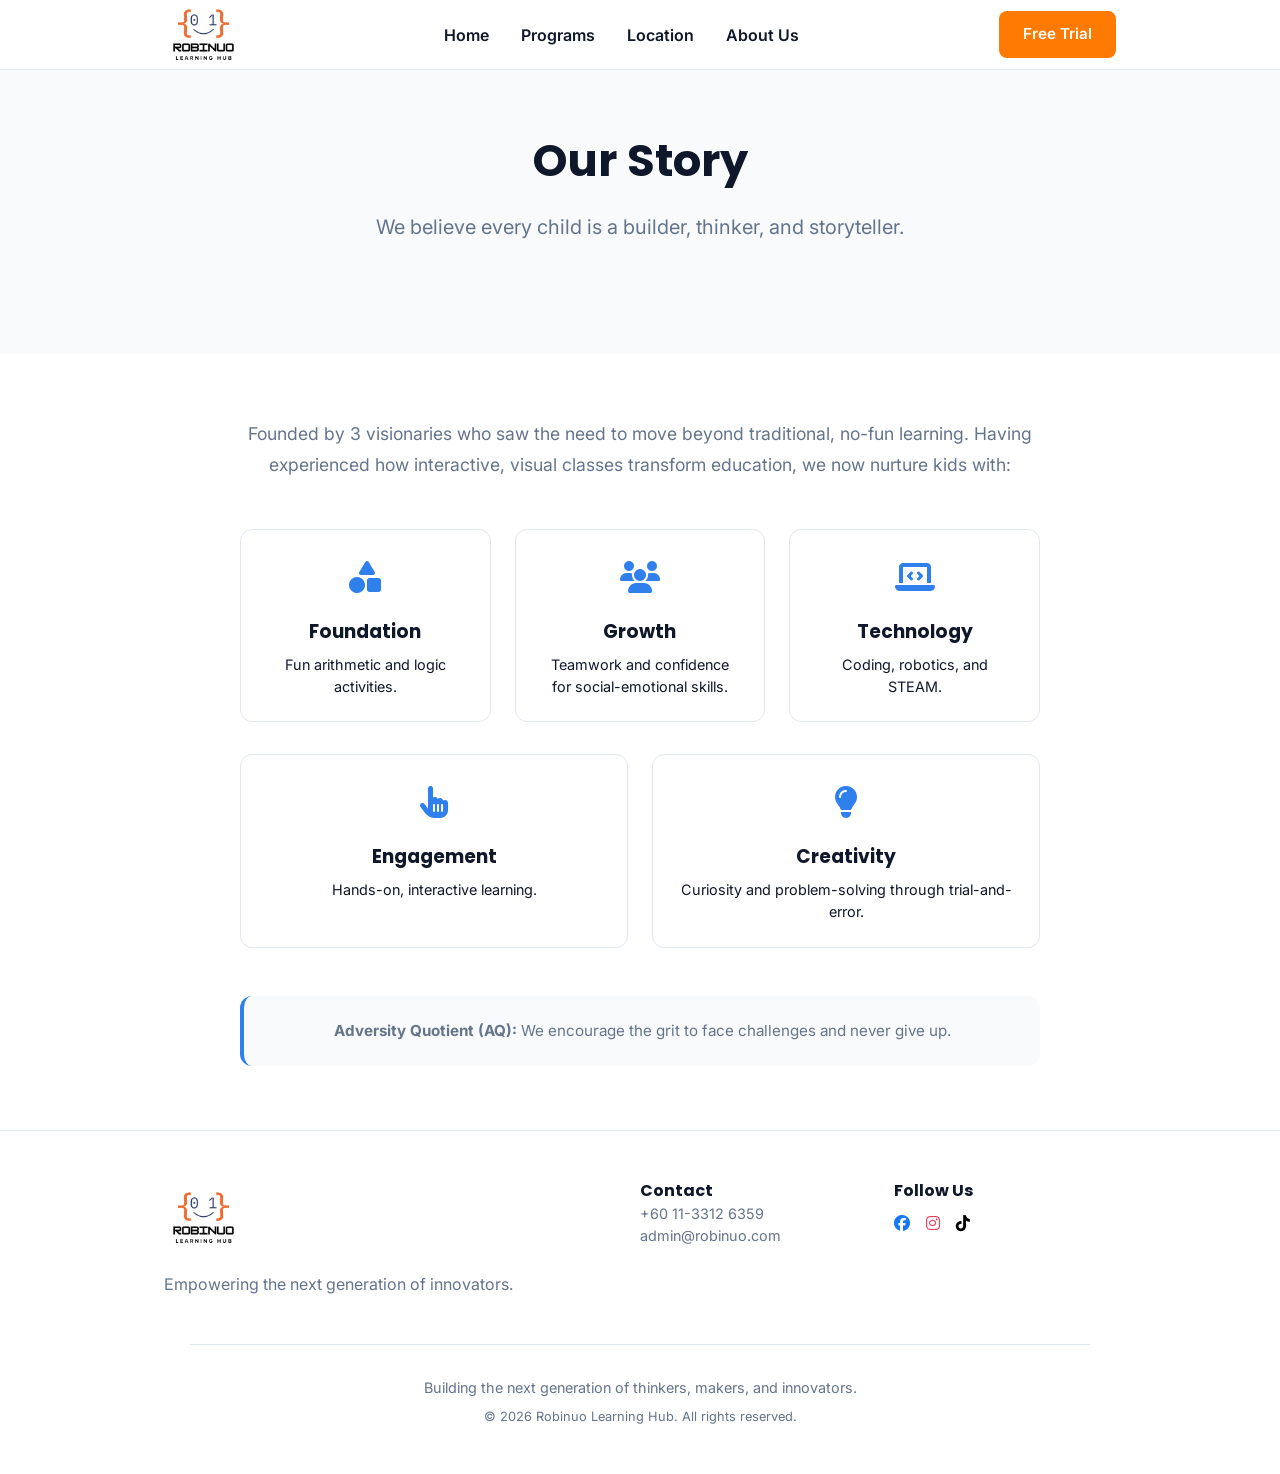
==== about.html @ 52a6045e "feat: make footer copyright year update automatically Wrap the year in .current-year and set it via " ====
<!DOCTYPE html>
<html lang="en">
<head>
    <meta charset="UTF-8">
    <meta name="viewport" content="width=device-width, initial-scale=1.0">
    <title>About Us | Robinuo Robotics</title>
    <meta name="description" content="Learn about Robinuo Robotics Learning Hub's mission to empower every child as a builder and thinker through interactive robotics and coding education in Puchong.">
    <link rel="preconnect" href="https://fonts.googleapis.com">
    <link rel="preconnect" href="https://fonts.gstatic.com" crossorigin>
    <link href="https://fonts.googleapis.com/css2?family=Inter:wght@400;500;600;700&family=Poppins:wght@600;700&display=swap" rel="stylesheet">
    <link rel="stylesheet" href="style.css">
    <link rel="stylesheet" href="https://cdnjs.cloudflare.com/ajax/libs/font-awesome/6.4.0/css/all.min.css">
</head>
<body>
    <nav class="navbar">
        <div class="container">
            <a href="index.html" class="logo">
                <img src="images/logo.png" alt="Robinuo Logo">
            </a>
            <ul class="nav-links">
                <li><a href="index.html">Home</a></li>
                <li><a href="index.html#programs">Programs</a></li>
                <li><a href="index.html#location">Location</a></li>
                <li><a href="about.html" class="active">About Us</a></li>
            </ul>
            <a href="https://wa.me/601133126359?text=I%20would%20like%20to%20sign%20up%20for%20a%20free%20trial%20class" class="btn btn-primary">Free Trial</a>
        </div>
    </nav>

    <header class="hero" style="background-color: var(--bg-subtle); padding: 4rem 0;">
        <div class="container" style="text-align: center;">
            <div class="section-header">
                <h1 class="hero-title" style="margin-bottom: 1.5rem;">Our Story</h1>
                <p class="hero-subtitle" style="max-width: 800px; margin: 0 auto; font-size: 1.25rem;">
                    We believe every child is a builder, thinker, and storyteller.
                </p>
            </div>
        </div>
    </header>

    <section id="story" style="padding: 4rem 0;">
        <div class="container">
            <div style="max-width: 800px; margin: 0 auto; text-align: center;">
                <p style="font-size: 1.1rem; color: var(--text-muted); line-height: 1.8; margin-bottom: 3rem;">
                    Founded by 3 visionaries who saw the need to move beyond traditional, no-fun learning. Having experienced how interactive, visual classes transform education, we now nurture kids with:
                </p>

                <div class="grid-3" style="margin-bottom: 2rem;">
                    <div class="card" style="padding: 1.5rem;">
                        <div class="card-icon"><i class="fas fa-shapes"></i></div>
                        <h3>Foundation</h3>
                        <p style="font-size: 0.9rem;">Fun arithmetic and logic activities.</p>
                    </div>
                    <div class="card" style="padding: 1.5rem;">
                        <div class="card-icon"><i class="fas fa-users"></i></div>
                        <h3>Growth</h3>
                        <p style="font-size: 0.9rem;">Teamwork and confidence for social-emotional skills.</p>
                    </div>
                    <div class="card" style="padding: 1.5rem;">
                        <div class="card-icon"><i class="fas fa-laptop-code"></i></div>
                        <h3>Technology</h3>
                        <p style="font-size: 0.9rem;">Coding, robotics, and STEAM.</p>
                    </div>
                </div>

                <div class="grid-3" style="display: flex; justify-content: center; gap: 1.5rem; flex-wrap: wrap;">
                    <div class="card" style="padding: 1.5rem; flex: 1; min-width: 250px;">
                        <div class="card-icon"><i class="fas fa-hand-pointer"></i></div>
                        <h3>Engagement</h3>
                        <p style="font-size: 0.9rem;">Hands-on, interactive learning.</p>
                    </div>
                    <div class="card" style="padding: 1.5rem; flex: 1; min-width: 250px;">
                        <div class="card-icon"><i class="fas fa-lightbulb"></i></div>
                        <h3>Creativity</h3>
                        <p style="font-size: 0.9rem;">Curiosity and problem-solving through trial-and-error.</p>
                    </div>
                </div>

                <div class="aq-callout">
                    <p><strong>Adversity Quotient (AQ):</strong> We encourage the grit to face challenges and never give up.</p>
                </div>
            </div>
        </div>
    </section>

    <footer class="footer">
        <div class="container footer-grid">
            <div>
                <a href="index.html" class="logo">
                    <img src="images/logo.png" alt="Robinuo Logo">
                </a>
                <p style="margin-top: 1rem; color: var(--text-muted);">Empowering the next generation of innovators.</p>
            </div>
            <div>
                <h4>Contact</h4>
                <p style="color: var(--text-muted); font-size: 0.9rem;">+60 11-3312 6359</p>
                <p style="color: var(--text-muted); font-size: 0.9rem;">admin@robinuo.com</p>
            </div>
            <div>
                <h4>Follow Us</h4>
                <div style="display: flex; gap: 1rem; margin-top: 0.5rem;">
                    <a href="https://www.facebook.com/p/Robinuo-Learning-Hub-61576348565523/" class="text-blue" target="_blank"><i class="fab fa-facebook"></i></a>
                    <a href="https://www.instagram.com/robinuokids?igsh=Z3NlZzNkN3hyNHJi" class="text-blue" target="_blank"><i class="fab fa-instagram"></i></a>
                    <a href="https://www.tiktok.com/@robinuokids?_r=1&_t=ZS-96NeDbq8sq5" class="text-blue" target="_blank"><i class="fab fa-tiktok"></i></a>
                </div>
            </div>
        </div>
        <div class="container footer-bottom" style="margin-top: 3rem; text-align: center;">
            <div style="width: 100%; max-width: 900px; height: 1px; background: var(--border-color); margin: 0 auto 2rem;"></div>
            <p style="color: var(--text-muted); font-size: 0.9rem;">Building the next generation of thinkers, makers, and innovators.</p>
            <p style="color: var(--text-muted); font-size: 0.8rem; margin-top: 0.5rem;">&copy; <span class="current-year">2024</span> Robinuo Learning Hub. All rights reserved.</p>
        </div>
    </footer>
    <script>
        document.querySelectorAll('.current-year').forEach(function (el) {
            el.textContent = new Date().getFullYear();
        });
    </script>
</body>
</html>
---- style.css ----
:root {
    --bg-color: #FFFFFF;
    --bg-subtle: #F8FAFC;
    --primary: #2F80ED;
    --accent: #FF7A00;
    --text-main: #0F172A;
    --text-muted: #64748B;
    --white: #FFFFFF;
    --border-color: #E2E8F0;
    --radius: 12px;
    --nav-height: 70px;
    --transition: all 0.3s ease;
}

* {
    margin: 0;
    padding: 0;
    box-sizing: border-box;
}

html {
    scroll-behavior: smooth;
}

body {
    font-family: 'Inter', sans-serif;
    background-color: var(--bg-color);
    color: var(--text-main);
    line-height: 1.5;
    overflow-x: hidden;
}

h1, h2, h3, h4, .logo {
    font-family: 'Poppins', sans-serif;
    font-weight: 700;
}

.container {
    max-width: 1000px;
    margin: 0 auto;
    padding: 0 1.5rem;
}

/* Utilities */
.text-blue { color: var(--primary); }
.text-orange { color: var(--accent); }

.btn {
    display: inline-flex;
    align-items: center;
    gap: 8px;
    padding: 0.75rem 1.5rem;
    border-radius: 8px;
    font-weight: 600;
    text-decoration: none;
    transition: var(--transition);
    cursor: pointer;
    border: none;
    font-size: 0.95rem;
}

.btn-primary {
    background-color: var(--accent);
    color: var(--white);
}

.btn-primary:hover {
    background-color: #E66E00;
    transform: translateY(-2px);
}

.btn-outline {
    border: 2px solid var(--primary);
    color: var(--primary);
}

.btn-outline:hover {
    background-color: var(--primary);
    color: var(--white);
}

/* Navbar */
.navbar {
    height: var(--nav-height);
    position: sticky;
    top: 0;
    background: white;
    border-bottom: 1px solid var(--border-color);
    z-index: 1000;
}

.navbar .container {
    display: flex;
    justify-content: space-between;
    align-items: center;
    height: 100%;
}

.logo {
    display: flex;
    align-items: center;
    text-decoration: none;
}

.logo img {
    width: 79px; /* ~7% smaller than 85px */
    height: auto;
    display: block;
    margin-top: -2px;
}

.footer .logo img {
    width: 79px;
}

.nav-links {
    display: flex;
    list-style: none;
    gap: 2rem; /* ~32px */
    align-items: center;
}

.nav-links a {
    color: var(--text-main);
    text-decoration: none;
    font-weight: 600;
    font-size: 1rem;
    transition: var(--transition);
}

.nav-links a:hover, .text-blue:hover {
    color: var(--accent);
}

.fa-facebook { color: #1877F2; }
.fa-instagram { color: #E4405F; }
.fa-tiktok { color: #000000; }

.tech-stack img {
    filter: grayscale(100%);
    opacity: 0.6;
    transition: all 0.3s ease;
}

.tech-stack img:hover {
    filter: grayscale(0%);
    opacity: 1;
    transform: scale(1.1);
}

/* Hero Section */
.hero {
    padding: 4rem 0;
    background-color: var(--bg-subtle);
}

.hero-grid {
    display: grid;
    grid-template-columns: 1fr 1fr;
    gap: 3rem;
    align-items: center;
}

.hero-title {
    font-size: 2.8rem;
    line-height: 1.2;
    margin-bottom: 1rem;
}

.hero-subtitle {
    font-size: 1.1rem;
    color: var(--text-muted);
    margin-bottom: 2rem;
}

.hero-btns {
    display: flex;
    gap: 1rem;
}

.image-box {
    border-radius: var(--radius);
    overflow: hidden;
    box-shadow: 0 4px 20px rgba(0,0,0,0.08);
}

.image-box img {
    width: 100%;
    height: auto;
    display: block;
}

/* Map embed: force block so it fills the container and drops the inline baseline gap */
.image-box iframe {
    display: block;
    width: 100%;
    height: 320px;
    border: 0;
}

/* Sections */
section {
    padding: 4rem 0;
}

.section-header {
    text-align: center;
    margin-bottom: 3rem;
}

.section-title {
    font-size: 2.2rem;
    margin-bottom: 0.5rem;
}

.section-subtitle {
    color: var(--text-muted);
}

/* Grid Layouts */
.grid-3 {
    display: grid;
    grid-template-columns: repeat(3, 1fr);
    gap: 1.5rem;
}

.card {
    padding: 2rem;
    border-radius: var(--radius);
    border: 1px solid var(--border-color);
    transition: var(--transition);
    display: flex;
    flex-direction: column;
}

.card:hover {
    border-color: var(--primary);
    box-shadow: 0 4px 15px rgba(0,0,0,0.05);
}

.card-icon {
    font-size: 2rem;
    color: var(--primary);
    margin-bottom: 1rem;
}

/* Brand logos (Scratch, Arduino) sized to match the icon scale */
.card-icon .brand-logo {
    width: 2rem;
    height: 2rem;
    object-fit: contain;
    display: block;
    margin: 0 auto;
}

.card h3 {
    margin-bottom: 0.5rem;
}

.card .tag {
    font-size: 0.8rem;
    color: var(--primary);
    background: #EBF4FF;
    padding: 2px 10px;
    border-radius: 20px;
    display: inline-block;
    margin-bottom: 1.5rem;
    font-weight: 600;
    width: fit-content;
}

.card ul {
    list-style: none;
    padding: 0;
    margin: 0;
    text-align: left;
}

.card ul li {
    font-size: 0.9rem;
    color: var(--text-muted);
    margin-bottom: 0.75rem;
    position: relative;
    padding-left: 1.2rem;
}

.card ul li::before {
    content: "•";
    color: var(--primary);
    position: absolute;
    left: 0;
    font-weight: bold;
}

/* Gallery */
.gallery-grid {
    display: grid;
    grid-template-columns: repeat(auto-fit, minmax(280px, 1fr));
    gap: 1rem;
}

.gallery-item {
    border-radius: var(--radius);
    overflow: hidden;
    height: 220px;
}

.gallery-item img {
    width: 100%;
    height: 100%;
    object-fit: cover;
}

/* Reviews */
.review-card {
    padding: 1.5rem;
    background: var(--bg-subtle);
    border-radius: var(--radius);
}

/* Footer */
.footer {
    padding: 3rem 0;
    border-top: 1px solid var(--border-color);
    background: white;
}

.footer-grid {
    display: grid;
    grid-template-columns: 2fr 1fr 1fr;
    gap: 2rem;
}

.aq-callout {
    padding: 1.5rem;
    background: var(--bg-subtle);
    border-radius: var(--radius);
    border-left: 4px solid var(--primary);
    margin-top: 3rem;
    font-size: 0.95rem;
    color: var(--text-muted);
    text-align: center;
}

@media (max-width: 768px) {
    .hero-grid, .grid-3, .footer-grid {
        grid-template-columns: 1fr;
        text-align: center;
    }
    .hero { padding: 2.5rem 0; }
    .hero-title { font-size: 2.2rem; }
    .hero-btns { justify-content: center; flex-wrap: wrap; }
    .nav-links { display: none; }

    section { padding: 3rem 0; }
    .section-header { margin-bottom: 2rem; }

    /* Stack the location block and give the map a clean, full-width frame */
    #location .hero-grid { gap: 2rem; }
    .location-details { order: -1; }
    .image-box iframe { height: 280px; }

    /* Flex containers ignore text-align, so center them explicitly on mobile */
    .footer .logo { justify-content: center; }
    .social-links { justify-content: center; }
}

@media (max-width: 480px) {
    .container { padding: 0 1rem; }
    .hero-title { font-size: 1.9rem; }
    .hero-subtitle { font-size: 1rem; }
    .section-title { font-size: 1.8rem; }
    .card { padding: 1.5rem; }
    .hero-btns .btn { width: 100%; justify-content: center; }
    .image-box iframe { height: 240px; }
}
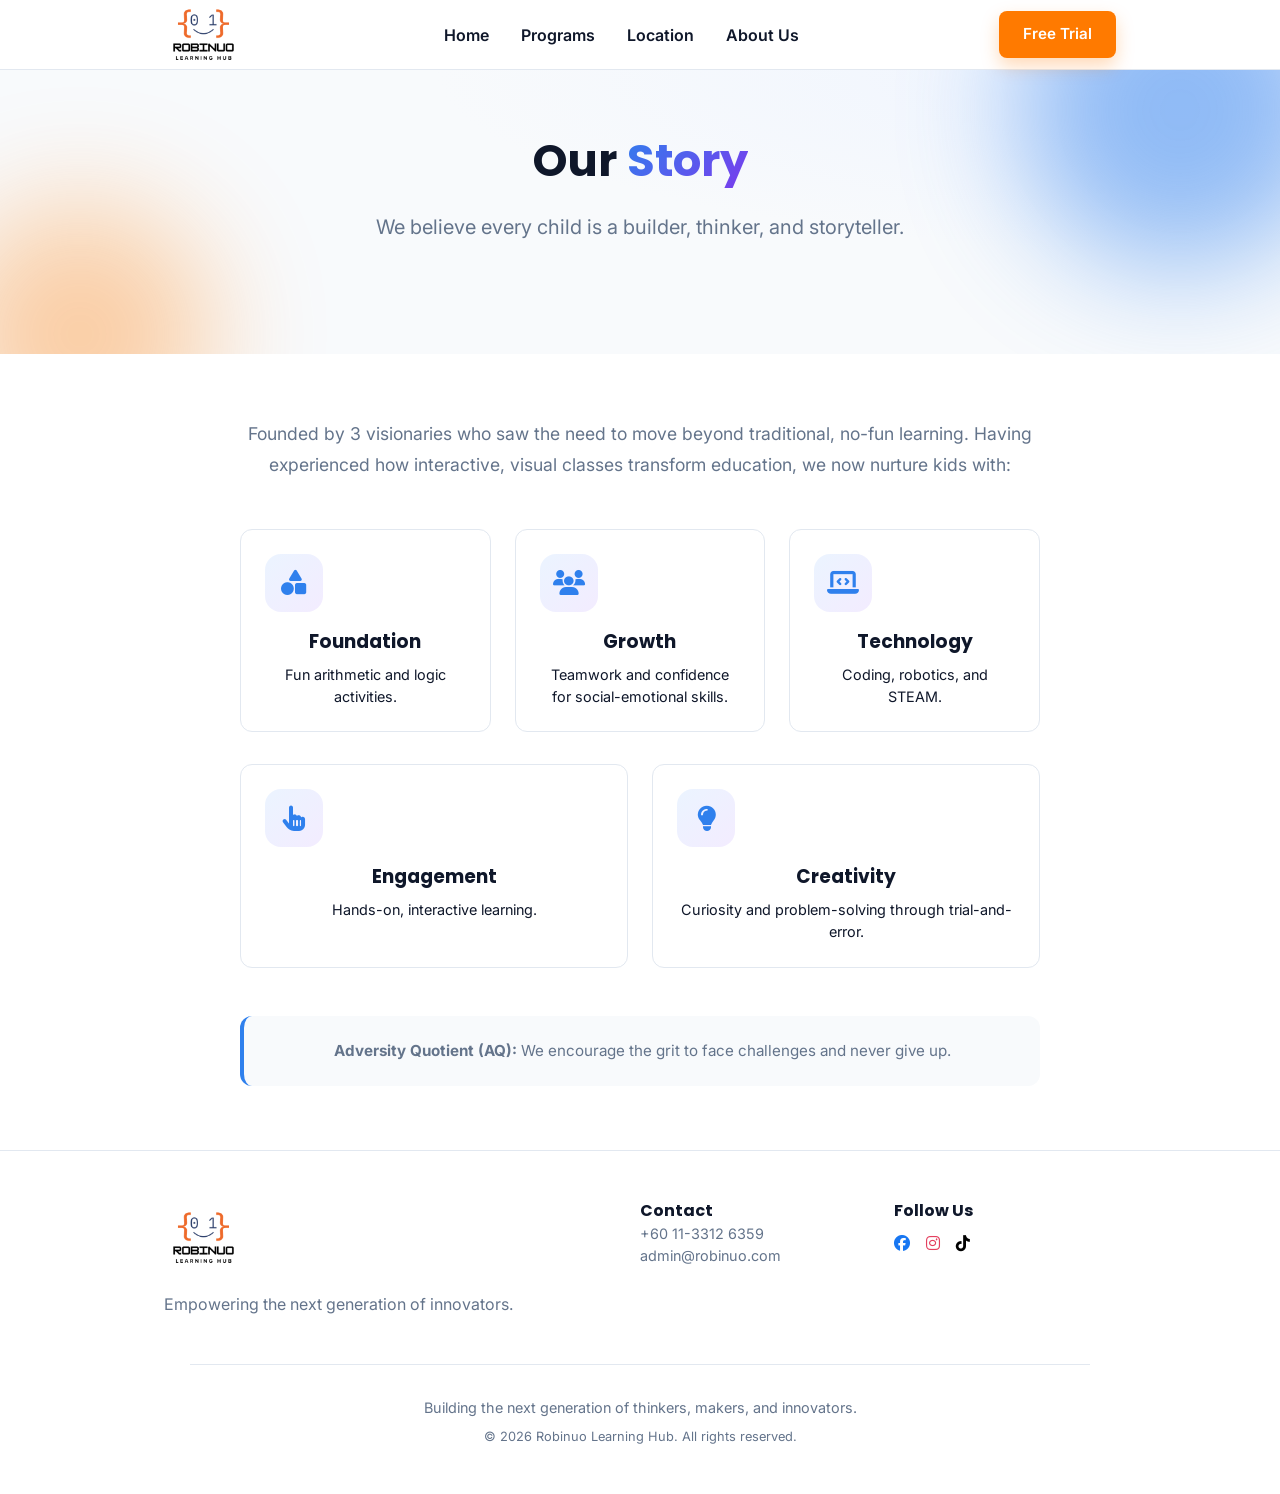
==== commit 2d90543b: "feat: visual polish — hero atmosphere, highlights strip, motion - Hero: gradient accent text, badge " ====
--- a/about.html
+++ b/about.html
@@ -30,7 +30,7 @@
     <header class="hero" style="background-color: var(--bg-subtle); padding: 4rem 0;">
         <div class="container" style="text-align: center;">
             <div class="section-header">
-                <h1 class="hero-title" style="margin-bottom: 1.5rem;">Our Story</h1>
+                <h1 class="hero-title" style="margin-bottom: 1.5rem;">Our <span class="gradient-text">Story</span></h1>
                 <p class="hero-subtitle" style="max-width: 800px; margin: 0 auto; font-size: 1.25rem;">
                     We believe every child is a builder, thinker, and storyteller.
                 </p>
@@ -98,7 +98,7 @@
             </div>
             <div>
                 <h4>Follow Us</h4>
-                <div style="display: flex; gap: 1rem; margin-top: 0.5rem;">
+                <div class="social-links" style="display: flex; gap: 1rem; margin-top: 0.5rem;">
                     <a href="https://www.facebook.com/p/Robinuo-Learning-Hub-61576348565523/" class="text-blue" target="_blank"><i class="fab fa-facebook"></i></a>
                     <a href="https://www.instagram.com/robinuokids?igsh=Z3NlZzNkN3hyNHJi" class="text-blue" target="_blank"><i class="fab fa-instagram"></i></a>
                     <a href="https://www.tiktok.com/@robinuokids?_r=1&_t=ZS-96NeDbq8sq5" class="text-blue" target="_blank"><i class="fab fa-tiktok"></i></a>
@@ -112,9 +112,40 @@
         </div>
     </footer>
     <script>
-        document.querySelectorAll('.current-year').forEach(function (el) {
-            el.textContent = new Date().getFullYear();
-        });
+        (function () {
+            var d = document;
+            d.documentElement.classList.add('js');
+
+            // Dynamic copyright year
+            d.querySelectorAll('.current-year').forEach(function (el) {
+                el.textContent = new Date().getFullYear();
+            });
+
+            // Stagger grid children for a cascading reveal
+            d.querySelectorAll('.grid-3, .gallery-grid, .highlights-grid').forEach(function (grid) {
+                Array.prototype.forEach.call(grid.children, function (child, i) {
+                    child.style.transitionDelay = (i * 70) + 'ms';
+                });
+            });
+
+            // Scroll-reveal on intersection
+            var revealEls = d.querySelectorAll('.reveal, .card, .gallery-item, .section-header');
+            revealEls.forEach(function (el) { el.classList.add('reveal'); });
+
+            if ('IntersectionObserver' in window) {
+                var io = new IntersectionObserver(function (entries) {
+                    entries.forEach(function (entry) {
+                        if (entry.isIntersecting) {
+                            entry.target.classList.add('is-visible');
+                            io.unobserve(entry.target);
+                        }
+                    });
+                }, { threshold: 0.12, rootMargin: '0px 0px -40px 0px' });
+                revealEls.forEach(function (el) { io.observe(el); });
+            } else {
+                revealEls.forEach(function (el) { el.classList.add('is-visible'); });
+            }
+        })();
     </script>
 </body>
 </html>
--- a/style.css
+++ b/style.css
@@ -10,6 +10,17 @@
     --radius: 12px;
     --nav-height: 70px;
     --transition: all 0.3s ease;
+
+    /* Playful supporting accents for a kids-focused robotics brand */
+    --accent-2: #7C3AED;
+    --accent-3: #10B981;
+    --accent-pink: #EC4899;
+    --grad-hero: linear-gradient(135deg, var(--primary) 0%, var(--accent-2) 100%);
+    --grad-warm: linear-gradient(135deg, var(--accent) 0%, var(--accent-pink) 100%);
+    --shadow-sm: 0 2px 8px rgba(15, 23, 42, 0.06);
+    --shadow-md: 0 12px 30px rgba(15, 23, 42, 0.09);
+    --shadow-lg: 0 22px 50px rgba(15, 23, 42, 0.14);
+    --ease-out-back: cubic-bezier(0.34, 1.56, 0.64, 1);
 }
 
 * {
@@ -374,3 +385,307 @@
     .hero-btns .btn { width: 100%; justify-content: center; }
     .image-box iframe { height: 240px; }
 }
+
+/* ==========================================================================
+   Visual polish — depth, motion, and playful accents
+   ========================================================================== */
+
+/* Scroll-reveal: hidden state only applies once JS is active (progressive
+   enhancement — no-JS users still see everything). */
+.js .reveal {
+    opacity: 0;
+    transform: translateY(24px);
+    transition: opacity 0.7s var(--ease-out-expo, ease), transform 0.7s var(--ease-out-expo, ease);
+}
+
+.js .reveal.is-visible {
+    opacity: 1;
+    transform: none;
+}
+
+/* Buttons get more depth and a springier hover */
+.btn-primary {
+    box-shadow: 0 8px 18px rgba(255, 122, 0, 0.28);
+}
+
+.btn-primary:hover {
+    transform: translateY(-3px);
+    box-shadow: 0 12px 26px rgba(255, 122, 0, 0.38);
+}
+
+.btn-outline:hover {
+    transform: translateY(-3px);
+}
+
+/* Hero atmosphere — soft floating colour blobs behind the content */
+.hero {
+    position: relative;
+    overflow: hidden;
+    background: radial-gradient(120% 120% at 100% 0%, #EEF4FF 0%, var(--bg-subtle) 55%);
+}
+
+.hero::before,
+.hero::after {
+    content: "";
+    position: absolute;
+    border-radius: 50%;
+    filter: blur(60px);
+    opacity: 0.5;
+    z-index: 0;
+    pointer-events: none;
+}
+
+.hero::before {
+    width: 320px;
+    height: 320px;
+    background: var(--primary);
+    top: -120px;
+    right: -60px;
+    animation: float 11s ease-in-out infinite;
+}
+
+.hero::after {
+    width: 260px;
+    height: 260px;
+    background: var(--accent);
+    bottom: -110px;
+    left: -50px;
+    opacity: 0.35;
+    animation: float 13s ease-in-out infinite reverse;
+}
+
+.hero .container {
+    position: relative;
+    z-index: 1;
+}
+
+@keyframes float {
+    0%, 100% { transform: translate(0, 0); }
+    50% { transform: translate(18px, -22px); }
+}
+
+/* Hero badge pill */
+.hero-badge {
+    display: inline-flex;
+    align-items: center;
+    gap: 8px;
+    padding: 0.4rem 0.9rem;
+    margin-bottom: 1.25rem;
+    border-radius: 999px;
+    background: var(--white);
+    border: 1px solid var(--border-color);
+    box-shadow: var(--shadow-sm);
+    font-size: 0.82rem;
+    font-weight: 600;
+    color: var(--text-main);
+}
+
+.hero-badge i {
+    color: var(--primary);
+}
+
+/* Gradient text accent */
+.gradient-text {
+    background: var(--grad-hero);
+    -webkit-background-clip: text;
+    background-clip: text;
+    -webkit-text-fill-color: transparent;
+    color: transparent;
+}
+
+.hero .image-box {
+    box-shadow: var(--shadow-lg);
+}
+
+/* Highlights strip under the hero */
+.highlights {
+    padding: 0;
+    margin-top: -2.5rem;
+    position: relative;
+    z-index: 5;
+}
+
+.highlights-grid {
+    display: grid;
+    grid-template-columns: repeat(4, 1fr);
+    gap: 1rem;
+    background: var(--white);
+    border: 1px solid var(--border-color);
+    border-radius: var(--radius);
+    box-shadow: var(--shadow-md);
+    padding: 1.5rem;
+}
+
+.highlight {
+    display: flex;
+    align-items: center;
+    gap: 0.85rem;
+}
+
+.highlight i {
+    font-size: 1.1rem;
+    color: var(--primary);
+    background: #EBF4FF;
+    width: 42px;
+    height: 42px;
+    border-radius: 12px;
+    display: grid;
+    place-items: center;
+    flex-shrink: 0;
+}
+
+.highlight div {
+    display: flex;
+    flex-direction: column;
+    line-height: 1.25;
+}
+
+.highlight-title {
+    font-weight: 700;
+    font-family: 'Poppins', sans-serif;
+}
+
+.highlight-sub {
+    font-size: 0.78rem;
+    color: var(--text-muted);
+}
+
+/* Section titles get a centered gradient underline */
+.section-header .section-title {
+    position: relative;
+    display: inline-block;
+    padding-bottom: 0.6rem;
+}
+
+.section-header .section-title::after {
+    content: "";
+    position: absolute;
+    left: 50%;
+    bottom: 0;
+    transform: translateX(-50%);
+    width: 56px;
+    height: 4px;
+    border-radius: 4px;
+    background: var(--grad-warm);
+}
+
+/* Program cards — accent bar reveal, lift, and a friendlier icon */
+.card {
+    position: relative;
+    overflow: hidden;
+    background: var(--white);
+}
+
+.card::before {
+    content: "";
+    position: absolute;
+    top: 0;
+    left: 0;
+    right: 0;
+    height: 4px;
+    background: var(--grad-hero);
+    transform: scaleX(0);
+    transform-origin: left;
+    transition: transform 0.35s var(--ease-out-expo, ease);
+}
+
+.card:hover {
+    transform: translateY(-6px);
+    box-shadow: var(--shadow-md);
+    border-color: transparent;
+}
+
+.card:hover::before {
+    transform: scaleX(1);
+}
+
+.card-icon {
+    width: 58px;
+    height: 58px;
+    border-radius: 16px;
+    background: linear-gradient(135deg, #EBF4FF 0%, #F3ECFF 100%);
+    display: grid;
+    place-items: center;
+    font-size: 1.6rem;
+    transition: transform 0.35s var(--ease-out-back);
+}
+
+.card:hover .card-icon {
+    transform: rotate(-6deg) scale(1.06);
+}
+
+.card-icon .brand-logo {
+    margin: 0;
+}
+
+/* Gallery — zoom on hover with a subtle gradient veil */
+.gallery-item {
+    position: relative;
+}
+
+.gallery-item::after {
+    content: "";
+    position: absolute;
+    inset: 0;
+    background: linear-gradient(to top, rgba(15, 23, 42, 0.25), transparent 55%);
+    opacity: 0;
+    transition: opacity 0.4s ease;
+}
+
+.gallery-item img {
+    transition: transform 0.6s var(--ease-out-expo, ease);
+}
+
+.gallery-item:hover img {
+    transform: scale(1.08);
+}
+
+.gallery-item:hover::after {
+    opacity: 1;
+}
+
+/* Map frame depth */
+.image-box iframe {
+    box-shadow: var(--shadow-sm);
+}
+
+@media (max-width: 768px) {
+    .highlights {
+        margin-top: 1.5rem;
+    }
+    .highlights-grid {
+        grid-template-columns: repeat(2, 1fr);
+        gap: 1.25rem;
+        text-align: left;
+    }
+}
+
+@media (max-width: 480px) {
+    .highlights-grid {
+        grid-template-columns: 1fr;
+    }
+    .highlight {
+        justify-content: flex-start;
+    }
+}
+
+/* Respect users who prefer reduced motion */
+@media (prefers-reduced-motion: reduce) {
+    .js .reveal {
+        opacity: 1;
+        transform: none;
+        transition: none;
+    }
+    .hero::before,
+    .hero::after {
+        animation: none;
+    }
+    .card:hover,
+    .btn-primary:hover,
+    .btn-outline:hover {
+        transform: none;
+    }
+    .gallery-item:hover img {
+        transform: none;
+    }
+}
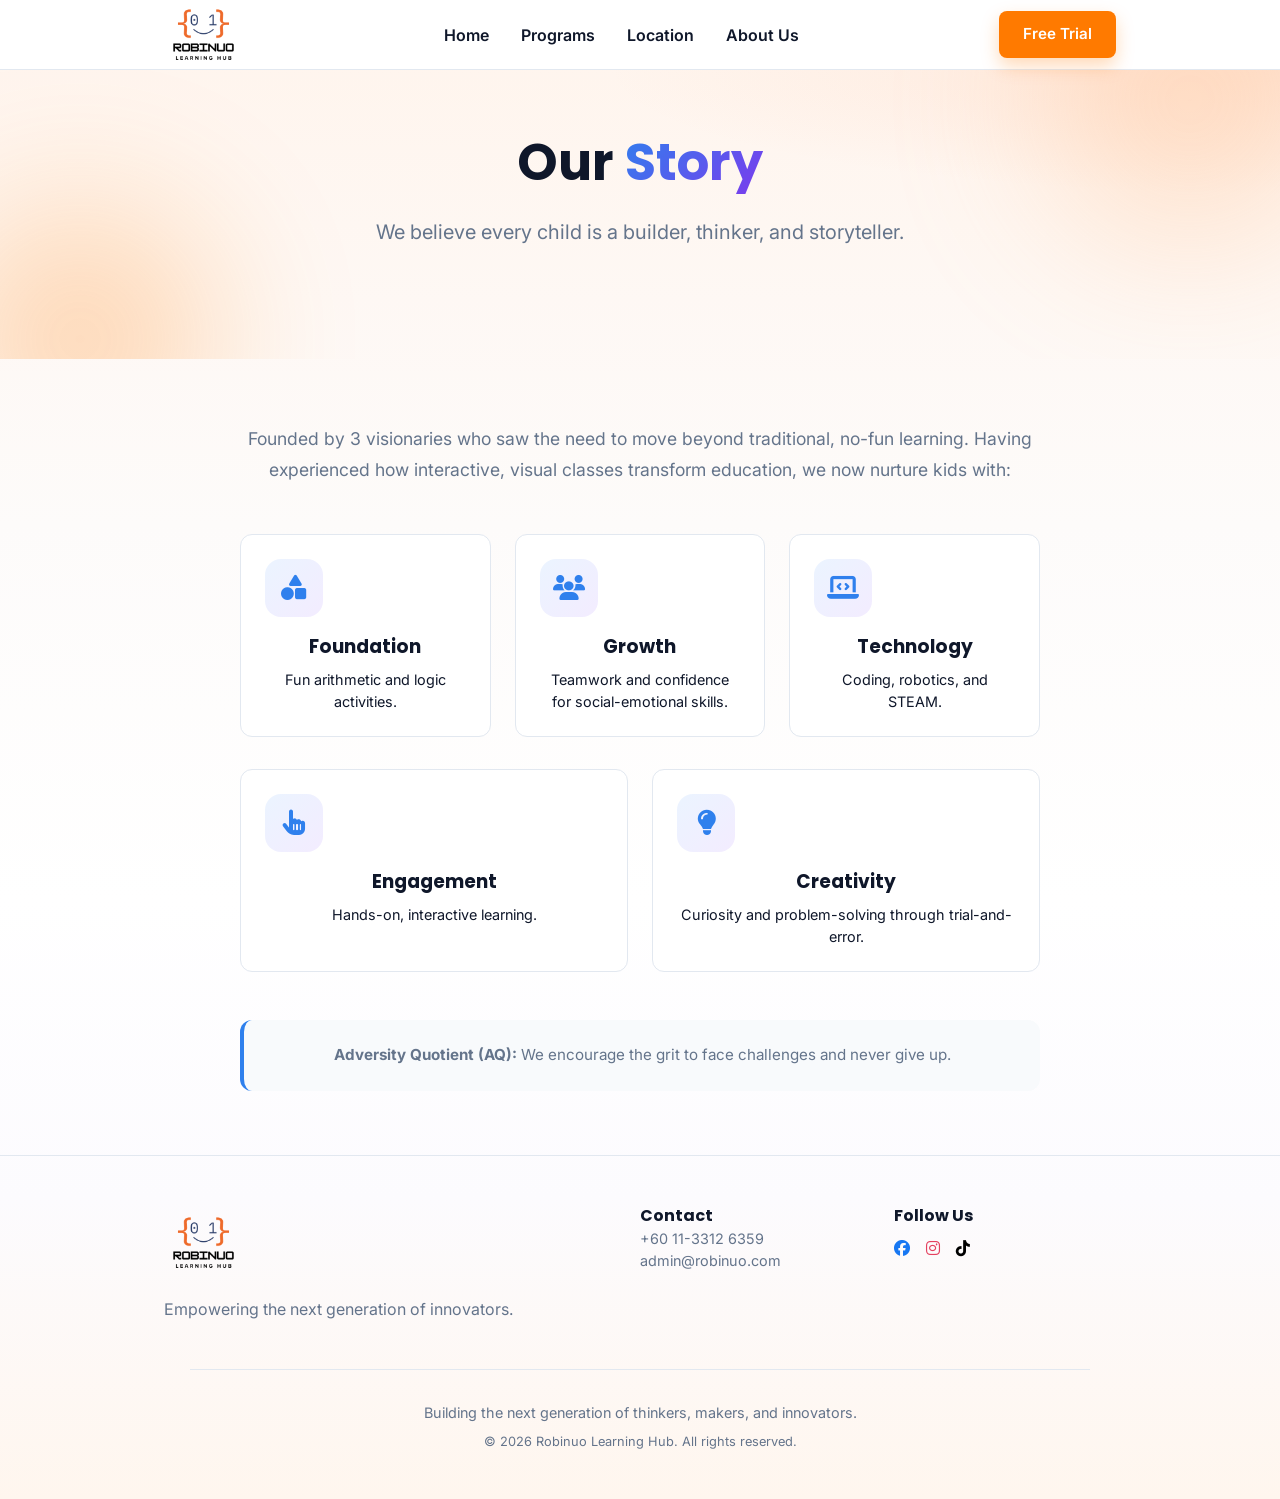
==== commit 95be6295: "style: unify page background into one continuous gradient Replace the alternating white / bg-subtle " ====
--- a/about.html
+++ b/about.html
@@ -27,7 +27,7 @@
         </div>
     </nav>
 
-    <header class="hero" style="background-color: var(--bg-subtle); padding: 4rem 0;">
+    <header class="hero" style="padding: 4rem 0;">
         <div class="container" style="text-align: center;">
             <div class="section-header">
                 <h1 class="hero-title" style="margin-bottom: 1.5rem;">Our <span class="gradient-text">Story</span></h1>
--- a/style.css
+++ b/style.css
@@ -35,7 +35,15 @@
 
 body {
     font-family: 'Inter', sans-serif;
-    background-color: var(--bg-color);
+    /* One continuous, subtle warm wash across the whole document so every
+       section shares the same backdrop instead of hard white/grey blocks. */
+    background: linear-gradient(180deg,
+            #FFF4EC 0%,
+            #FDFBFA 35%,
+            #FFFFFF 60%,
+            #FCFBFE 80%,
+            #FFF6EE 100%);
+    background-repeat: no-repeat;
     color: var(--text-main);
     line-height: 1.5;
     overflow-x: hidden;
@@ -173,8 +181,8 @@
 }
 
 .hero-title {
-    font-size: 2.8rem;
-    line-height: 1.2;
+    font-size: clamp(2.8rem, 1.9rem + 1.6vw, 3.6rem);
+    line-height: 1.15;
     margin-bottom: 1rem;
 }
 
@@ -333,7 +341,7 @@
 .footer {
     padding: 3rem 0;
     border-top: 1px solid var(--border-color);
-    background: white;
+    background: transparent;
 }
 
 .footer-grid {
@@ -421,7 +429,9 @@
 .hero {
     position: relative;
     overflow: hidden;
-    background: radial-gradient(120% 120% at 100% 0%, #EEF4FF 0%, var(--bg-subtle) 55%);
+    /* Just a soft warm tint in the top-right; the page-wide body gradient
+       provides the base, so the hero blends seamlessly into the rest. */
+    background: radial-gradient(110% 90% at 100% 0%, rgba(255, 138, 76, 0.12) 0%, rgba(255, 138, 76, 0) 48%);
 }
 
 .hero::before,
@@ -429,28 +439,30 @@
     content: "";
     position: absolute;
     border-radius: 50%;
-    filter: blur(60px);
-    opacity: 0.5;
+    filter: blur(80px);
     z-index: 0;
     pointer-events: none;
 }
 
+/* Soft warm glow, top-right — kept subtle and on-brand */
 .hero::before {
-    width: 320px;
-    height: 320px;
-    background: var(--primary);
+    width: 300px;
+    height: 300px;
+    background: #FFB37A;
+    opacity: 0.3;
     top: -120px;
     right: -60px;
     animation: float 11s ease-in-out infinite;
 }
 
+/* Matching warm glow, bottom-left */
 .hero::after {
     width: 260px;
     height: 260px;
     background: var(--accent);
+    opacity: 0.28;
     bottom: -110px;
     left: -50px;
-    opacity: 0.35;
     animation: float 13s ease-in-out infinite reverse;
 }
 
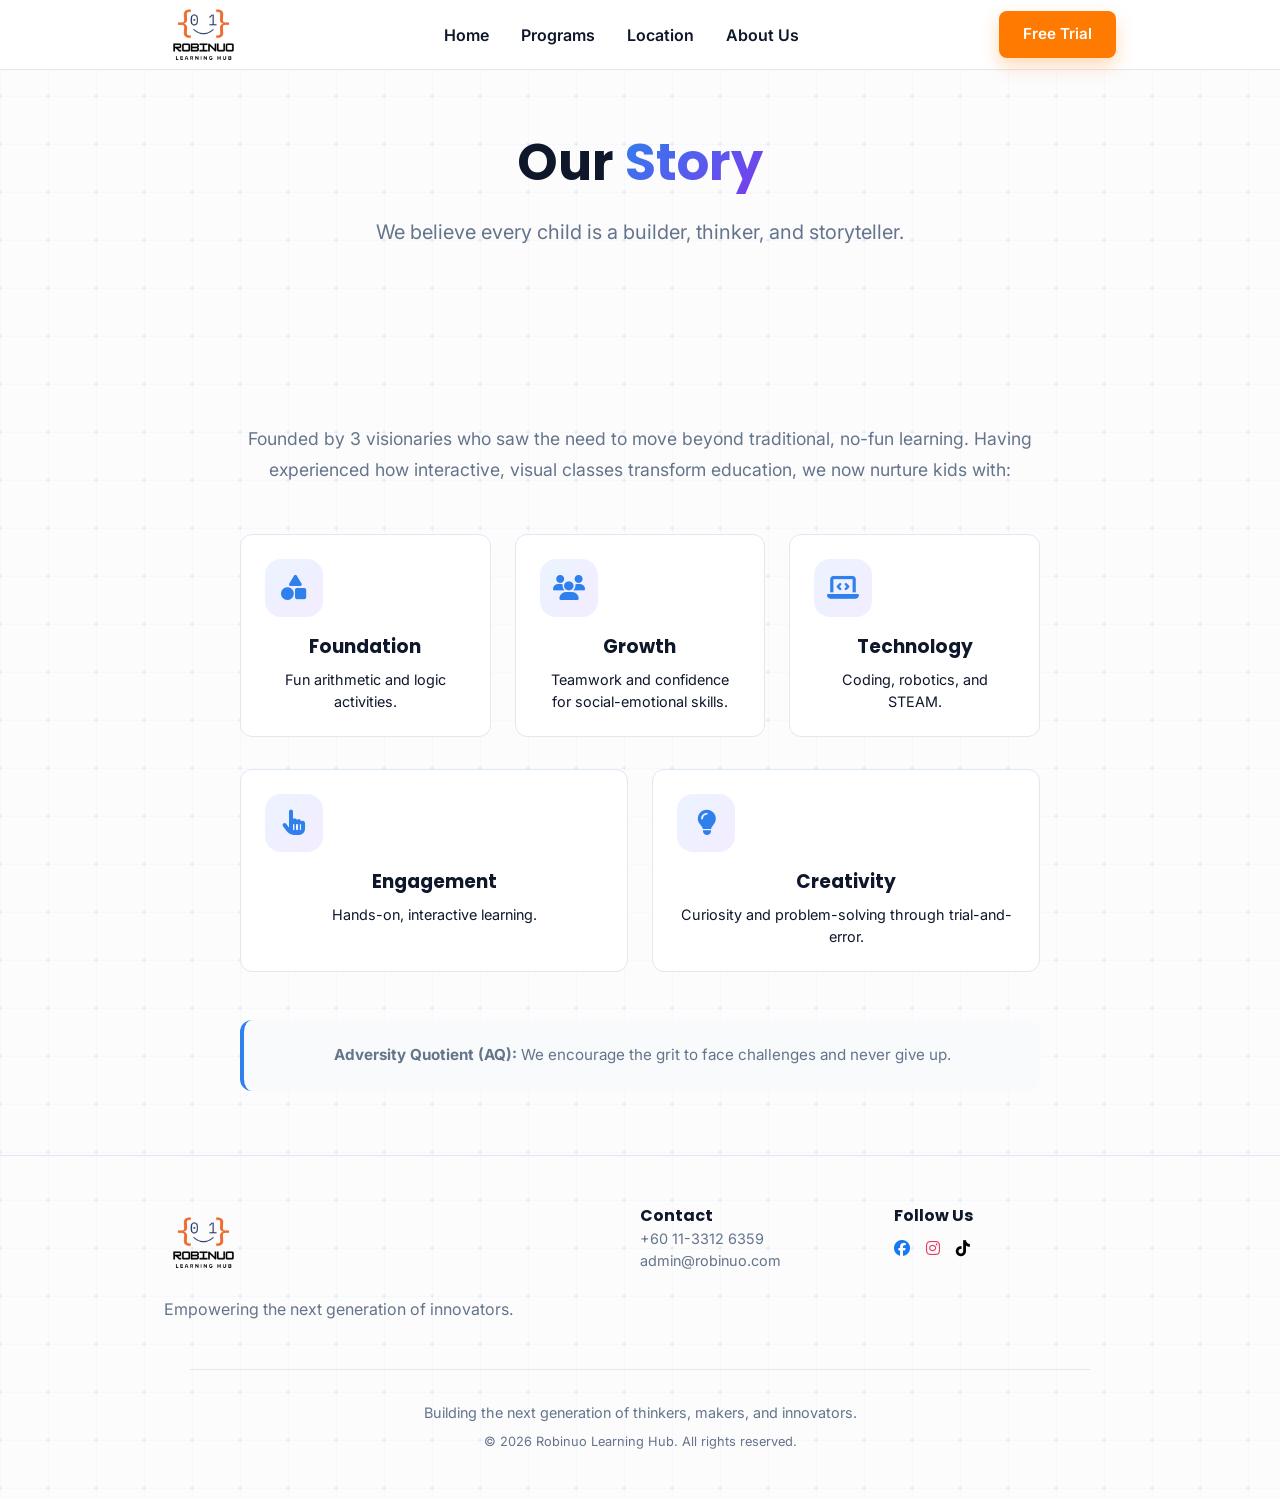
==== commit 95d83166: "update" ====
--- a/about.html
+++ b/about.html
@@ -8,7 +8,7 @@
     <link rel="preconnect" href="https://fonts.googleapis.com">
     <link rel="preconnect" href="https://fonts.gstatic.com" crossorigin>
     <link href="https://fonts.googleapis.com/css2?family=Inter:wght@400;500;600;700&family=Poppins:wght@600;700&display=swap" rel="stylesheet">
-    <link rel="stylesheet" href="style.css">
+    <link rel="stylesheet" href="style.css?v=2">
     <link rel="stylesheet" href="https://cdnjs.cloudflare.com/ajax/libs/font-awesome/6.4.0/css/all.min.css">
 </head>
 <body>
--- a/style.css
+++ b/style.css
@@ -35,15 +35,13 @@
 
 body {
     font-family: 'Inter', sans-serif;
-    /* One continuous, subtle warm wash across the whole document so every
-       section shares the same backdrop instead of hard white/grey blocks. */
-    background: linear-gradient(180deg,
-            #FFF4EC 0%,
-            #FDFBFA 35%,
-            #FFFFFF 60%,
-            #FCFBFE 80%,
-            #FFF6EE 100%);
-    background-repeat: no-repeat;
+    /* No gradients: a seamless blueprint-grid tile with small circuit nodes.
+       It repeats infinitely across the whole page, so it never clips or
+       cuts off at a section edge. */
+    background-color: #FCFCFD;
+    background-image: url("data:image/svg+xml,%3Csvg%20xmlns%3D'http%3A%2F%2Fwww.w3.org%2F2000%2Fsvg'%20width%3D'48'%20height%3D'48'%20viewBox%3D'0%200%2048%2048'%3E%3Cg%20fill%3D'none'%20stroke%3D'%232F80ED'%20stroke-opacity%3D'0.07'%3E%3Cpath%20d%3D'M48%200H0V48'%2F%3E%3C%2Fg%3E%3Cg%20fill%3D'%232F80ED'%20fill-opacity%3D'0.11'%3E%3Ccircle%20cx%3D'0'%20cy%3D'0'%20r%3D'1.6'%2F%3E%3Ccircle%20cx%3D'48'%20cy%3D'0'%20r%3D'1.6'%2F%3E%3Ccircle%20cx%3D'0'%20cy%3D'48'%20r%3D'1.6'%2F%3E%3Ccircle%20cx%3D'48'%20cy%3D'48'%20r%3D'1.6'%2F%3E%3C%2Fg%3E%3C%2Fsvg%3E");
+    background-size: 48px 48px;
+    background-repeat: repeat;
     color: var(--text-main);
     line-height: 1.5;
     overflow-x: hidden;
@@ -170,7 +168,8 @@
 /* Hero Section */
 .hero {
     padding: 4rem 0;
-    background-color: var(--bg-subtle);
+    /* Transparent so the body's warm glow flows through without a seam. */
+    background: transparent;
 }
 
 .hero-grid {
@@ -425,55 +424,16 @@
     transform: translateY(-3px);
 }
 
-/* Hero atmosphere — soft floating colour blobs behind the content */
+/* Hero is transparent — the page-wide blueprint pattern shows through, so
+   there are no glow blobs to clip at the hero's edges. */
 .hero {
     position: relative;
     overflow: hidden;
-    /* Just a soft warm tint in the top-right; the page-wide body gradient
-       provides the base, so the hero blends seamlessly into the rest. */
-    background: radial-gradient(110% 90% at 100% 0%, rgba(255, 138, 76, 0.12) 0%, rgba(255, 138, 76, 0) 48%);
-}
-
-.hero::before,
-.hero::after {
-    content: "";
-    position: absolute;
-    border-radius: 50%;
-    filter: blur(80px);
-    z-index: 0;
-    pointer-events: none;
-}
-
-/* Soft warm glow, top-right — kept subtle and on-brand */
-.hero::before {
-    width: 300px;
-    height: 300px;
-    background: #FFB37A;
-    opacity: 0.3;
-    top: -120px;
-    right: -60px;
-    animation: float 11s ease-in-out infinite;
-}
-
-/* Matching warm glow, bottom-left */
-.hero::after {
-    width: 260px;
-    height: 260px;
-    background: var(--accent);
-    opacity: 0.28;
-    bottom: -110px;
-    left: -50px;
-    animation: float 13s ease-in-out infinite reverse;
 }
 
 .hero .container {
     position: relative;
     z-index: 1;
-}
-
-@keyframes float {
-    0%, 100% { transform: translate(0, 0); }
-    50% { transform: translate(18px, -22px); }
 }
 
 /* Hero badge pill */
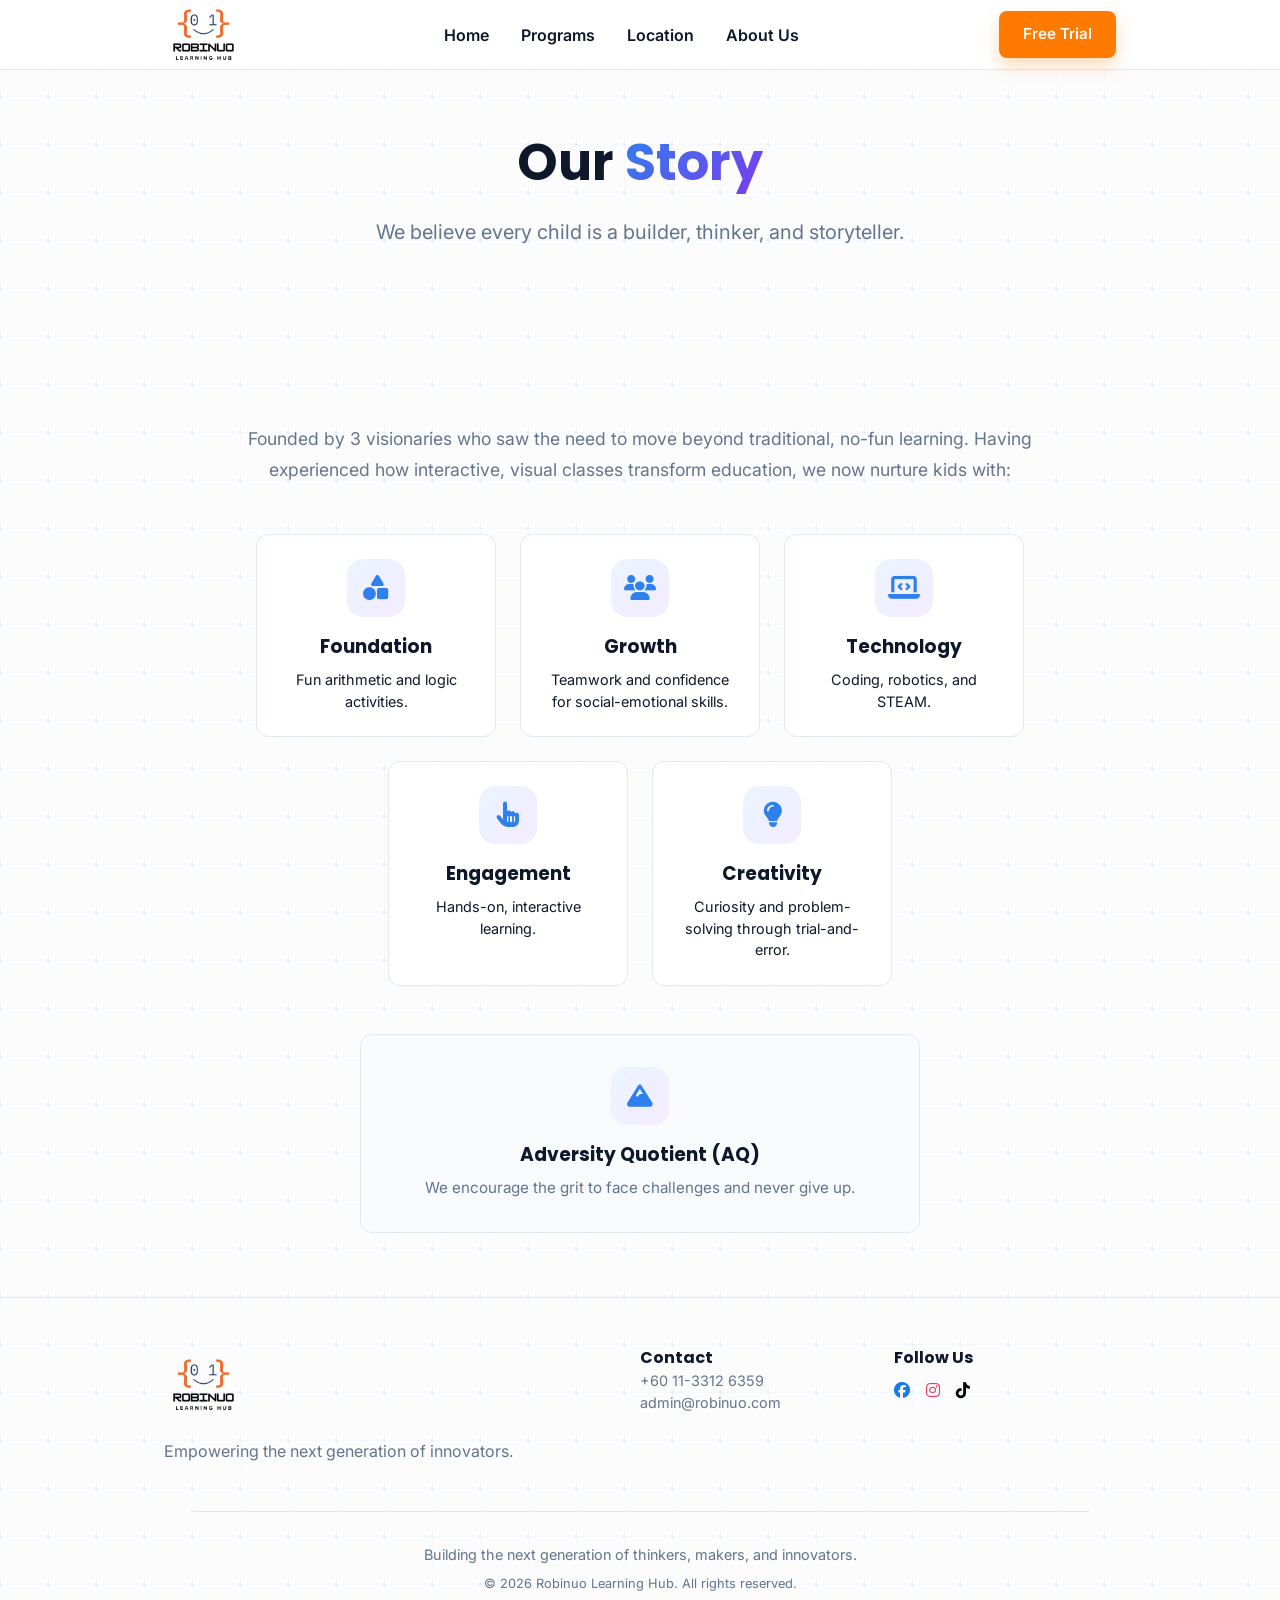
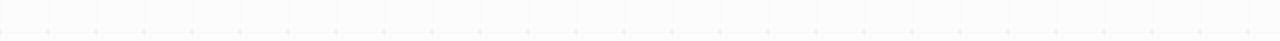
==== commit fa9a7ad9: "feat: add favicon and refine about page layout - Use the Robinuo logo (white background) as the brow" ====
--- a/about.html
+++ b/about.html
@@ -3,12 +3,14 @@
 <head>
     <meta charset="UTF-8">
     <meta name="viewport" content="width=device-width, initial-scale=1.0">
+    <link rel="icon" type="image/png" href="images/favicon.png">
+    <link rel="apple-touch-icon" href="images/favicon.png">
     <title>About Us | Robinuo Robotics</title>
     <meta name="description" content="Learn about Robinuo Robotics Learning Hub's mission to empower every child as a builder and thinker through interactive robotics and coding education in Puchong.">
     <link rel="preconnect" href="https://fonts.googleapis.com">
     <link rel="preconnect" href="https://fonts.gstatic.com" crossorigin>
     <link href="https://fonts.googleapis.com/css2?family=Inter:wght@400;500;600;700&family=Poppins:wght@600;700&display=swap" rel="stylesheet">
-    <link rel="stylesheet" href="style.css?v=2">
+    <link rel="stylesheet" href="style.css?v=3">
     <link rel="stylesheet" href="https://cdnjs.cloudflare.com/ajax/libs/font-awesome/6.4.0/css/all.min.css">
 </head>
 <body>
@@ -45,39 +47,38 @@
                     Founded by 3 visionaries who saw the need to move beyond traditional, no-fun learning. Having experienced how interactive, visual classes transform education, we now nurture kids with:
                 </p>
 
-                <div class="grid-3" style="margin-bottom: 2rem;">
-                    <div class="card" style="padding: 1.5rem;">
+                <div class="about-values">
+                    <div class="card value-card">
                         <div class="card-icon"><i class="fas fa-shapes"></i></div>
                         <h3>Foundation</h3>
-                        <p style="font-size: 0.9rem;">Fun arithmetic and logic activities.</p>
+                        <p>Fun arithmetic and logic activities.</p>
                     </div>
-                    <div class="card" style="padding: 1.5rem;">
+                    <div class="card value-card">
                         <div class="card-icon"><i class="fas fa-users"></i></div>
                         <h3>Growth</h3>
-                        <p style="font-size: 0.9rem;">Teamwork and confidence for social-emotional skills.</p>
+                        <p>Teamwork and confidence for social-emotional skills.</p>
                     </div>
-                    <div class="card" style="padding: 1.5rem;">
+                    <div class="card value-card">
                         <div class="card-icon"><i class="fas fa-laptop-code"></i></div>
                         <h3>Technology</h3>
-                        <p style="font-size: 0.9rem;">Coding, robotics, and STEAM.</p>
+                        <p>Coding, robotics, and STEAM.</p>
                     </div>
-                </div>
-
-                <div class="grid-3" style="display: flex; justify-content: center; gap: 1.5rem; flex-wrap: wrap;">
-                    <div class="card" style="padding: 1.5rem; flex: 1; min-width: 250px;">
+                    <div class="card value-card">
                         <div class="card-icon"><i class="fas fa-hand-pointer"></i></div>
                         <h3>Engagement</h3>
-                        <p style="font-size: 0.9rem;">Hands-on, interactive learning.</p>
+                        <p>Hands-on, interactive learning.</p>
                     </div>
-                    <div class="card" style="padding: 1.5rem; flex: 1; min-width: 250px;">
+                    <div class="card value-card">
                         <div class="card-icon"><i class="fas fa-lightbulb"></i></div>
                         <h3>Creativity</h3>
-                        <p style="font-size: 0.9rem;">Curiosity and problem-solving through trial-and-error.</p>
+                        <p>Curiosity and problem-solving through trial-and-error.</p>
                     </div>
                 </div>
 
                 <div class="aq-callout">
-                    <p><strong>Adversity Quotient (AQ):</strong> We encourage the grit to face challenges and never give up.</p>
+                    <div class="card-icon"><i class="fas fa-mountain"></i></div>
+                    <h3>Adversity Quotient (AQ)</h3>
+                    <p>We encourage the grit to face challenges and never give up.</p>
                 </div>
             </div>
         </div>
--- a/style.css
+++ b/style.css
@@ -350,14 +350,50 @@
 }
 
 .aq-callout {
-    padding: 1.5rem;
+    max-width: 560px;
+    margin: 3rem auto 0;
+    padding: 2rem 1.75rem;
     background: var(--bg-subtle);
+    border: 1px solid var(--border-color);
     border-radius: var(--radius);
-    border-left: 4px solid var(--primary);
-    margin-top: 3rem;
+    text-align: center;
+}
+
+.aq-callout .card-icon {
+    margin: 0 auto 1rem;
+}
+
+.aq-callout h3 {
+    margin-bottom: 0.5rem;
+}
+
+.aq-callout p {
     font-size: 0.95rem;
     color: var(--text-muted);
+    margin: 0;
+}
+
+/* About page — "what we nurture" value cards.
+   One wrapping row so all cards are the same width: three on top, the
+   remaining two centered underneath. No flex-grow, so the last row never
+   stretches wide. Content sits at the top and is centered. */
+.about-values {
+    display: flex;
+    flex-wrap: wrap;
+    justify-content: center;
+    gap: 1.5rem;
+    margin-bottom: 2rem;
+}
+
+.about-values .value-card {
+    flex: 0 1 240px;
+    padding: 1.5rem;
+    align-items: center;
     text-align: center;
+}
+
+.about-values .value-card p {
+    font-size: 0.9rem;
 }
 
 @media (max-width: 768px) {
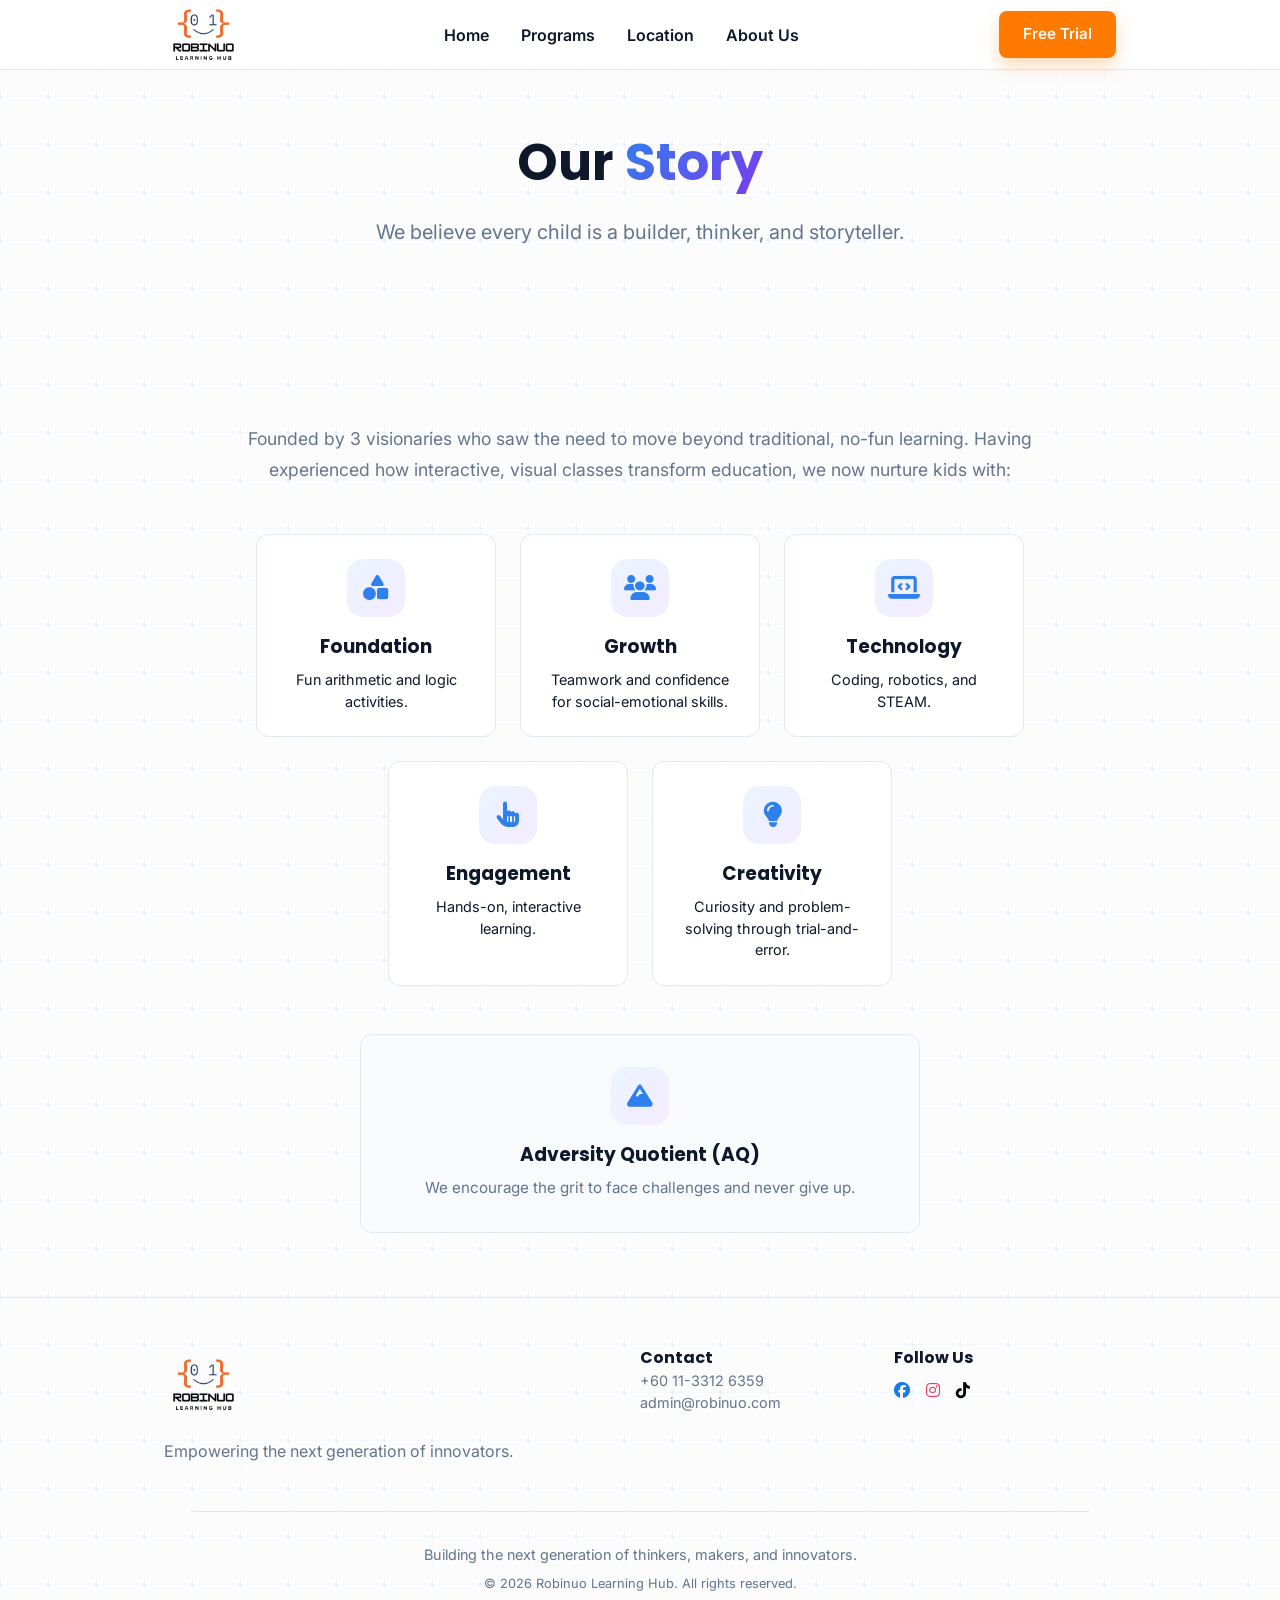
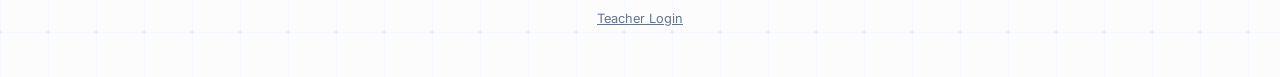
==== commit e7370cf9: "feat: add teacher resources page - New resources.html listing teacher file links (Drive, Sheets, PDF" ====
--- a/about.html
+++ b/about.html
@@ -10,7 +10,7 @@
     <link rel="preconnect" href="https://fonts.googleapis.com">
     <link rel="preconnect" href="https://fonts.gstatic.com" crossorigin>
     <link href="https://fonts.googleapis.com/css2?family=Inter:wght@400;500;600;700&family=Poppins:wght@600;700&display=swap" rel="stylesheet">
-    <link rel="stylesheet" href="style.css?v=3">
+    <link rel="stylesheet" href="style.css?v=4">
     <link rel="stylesheet" href="https://cdnjs.cloudflare.com/ajax/libs/font-awesome/6.4.0/css/all.min.css">
 </head>
 <body>
@@ -110,6 +110,7 @@
             <div style="width: 100%; max-width: 900px; height: 1px; background: var(--border-color); margin: 0 auto 2rem;"></div>
             <p style="color: var(--text-muted); font-size: 0.9rem;">Building the next generation of thinkers, makers, and innovators.</p>
             <p style="color: var(--text-muted); font-size: 0.8rem; margin-top: 0.5rem;">&copy; <span class="current-year">2024</span> Robinuo Learning Hub. All rights reserved.</p>
+            <p style="margin-top: 0.75rem;"><a href="resources.html" style="color: var(--text-muted); font-size: 0.8rem;">Teacher Login</a></p>
         </div>
     </footer>
     <script>
--- a/style.css
+++ b/style.css
@@ -396,6 +396,97 @@
     font-size: 0.9rem;
 }
 
+/* Teacher resources page — list of links to external files (Drive, Sheets…) */
+.resources-section {
+    padding: 2rem 0 5rem;
+}
+
+.resource-grid {
+    display: grid;
+    grid-template-columns: repeat(2, 1fr);
+    gap: 1.25rem;
+    max-width: 860px;
+    margin: 0 auto;
+}
+
+.resource-card {
+    display: flex;
+    align-items: center;
+    gap: 1rem;
+    padding: 1.25rem 1.5rem;
+    background: var(--white);
+    border: 1px solid var(--border-color);
+    border-radius: var(--radius);
+    text-decoration: none;
+    color: var(--text-main);
+    transition: var(--transition);
+}
+
+.resource-card:hover {
+    border-color: var(--primary);
+    box-shadow: var(--shadow-md);
+    transform: translateY(-3px);
+}
+
+.resource-icon {
+    width: 48px;
+    height: 48px;
+    border-radius: 12px;
+    display: grid;
+    place-items: center;
+    background: #EBF4FF;
+    color: var(--primary);
+    font-size: 1.3rem;
+    flex-shrink: 0;
+}
+
+.resource-icon.drive {
+    background: #EAF1FE;
+    color: #1A73E8;
+}
+
+.resource-icon.excel {
+    background: #E6F4EA;
+    color: #1E8E3E;
+}
+
+.resource-icon.pdf {
+    background: #FDECEC;
+    color: #D93025;
+}
+
+.resource-text {
+    flex: 1;
+    min-width: 0;
+}
+
+.resource-text h3 {
+    font-size: 1.05rem;
+    margin-bottom: 0.15rem;
+}
+
+.resource-text p {
+    font-size: 0.85rem;
+    color: var(--text-muted);
+    margin: 0;
+}
+
+.resource-arrow {
+    color: var(--text-muted);
+    font-size: 0.85rem;
+    flex-shrink: 0;
+}
+
+.resource-card:hover .resource-arrow {
+    color: var(--primary);
+}
+
+@media (max-width: 768px) {
+    .resource-grid {
+        grid-template-columns: 1fr;
+    }
+}
+
 @media (max-width: 768px) {
     .hero-grid, .grid-3, .footer-grid {
         grid-template-columns: 1fr;
